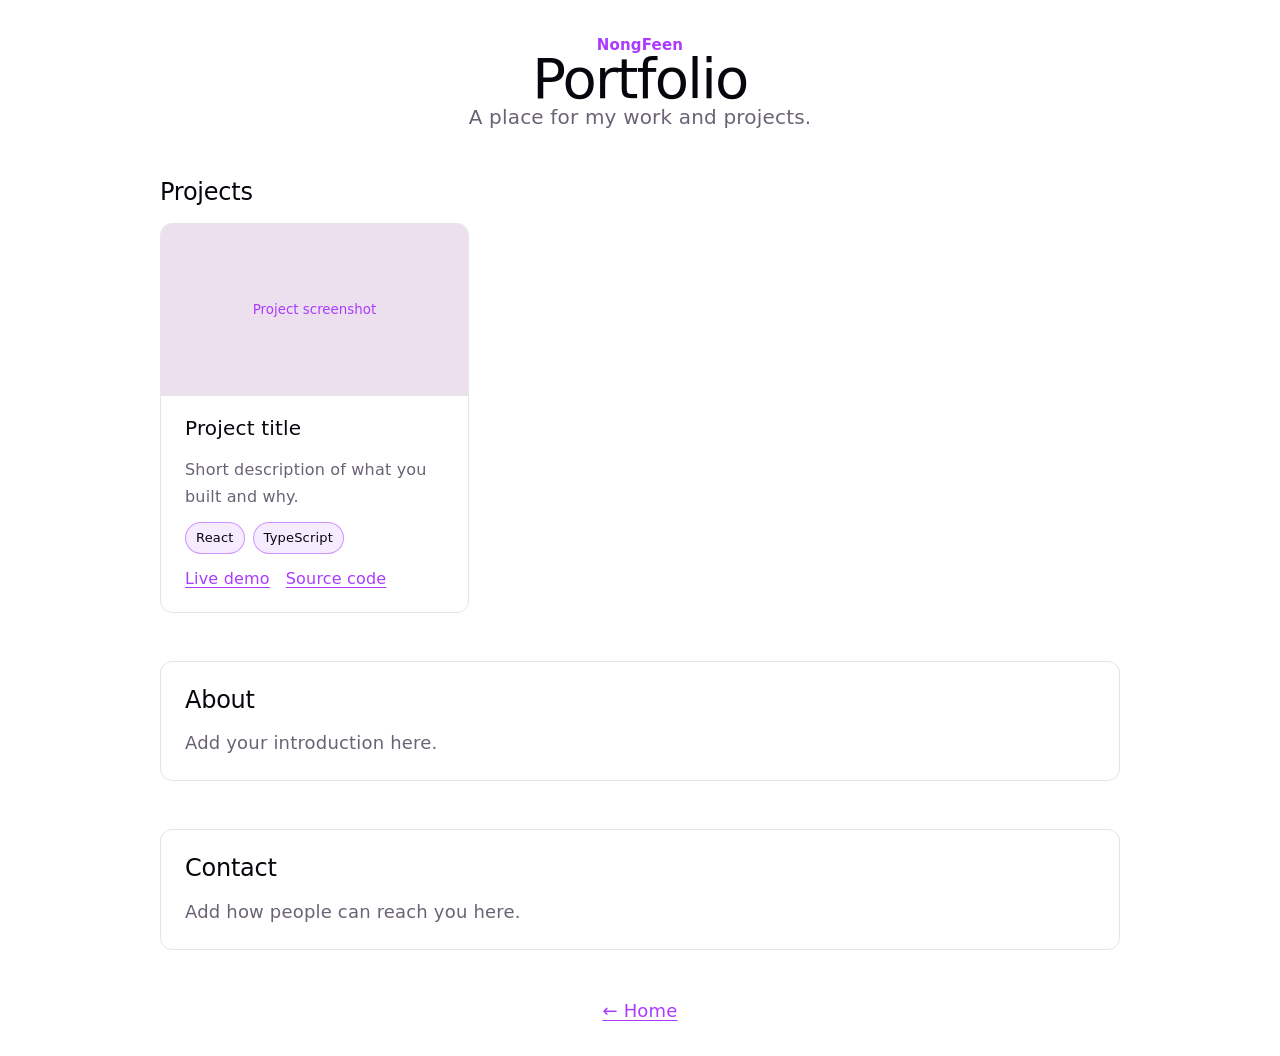
==== portfolio/index.html @ cdb34405 "deploy: Portfolio 564a84cd35137431d84588ee0e977e584b9d228c NongFeen/simplePortsite@564a84cd35137431d" ====
<!doctype html>
<html lang="en">
  <head>
    <meta charset="UTF-8" />
    <meta name="viewport" content="width=device-width, initial-scale=1.0" />
    <meta name="theme-color" content="#16171d" />
    <meta name="description" content="NongFeen's portfolio and projects." />
    <title>Portfolio | NongFeen</title>
    <link rel="stylesheet" href="styles.css" />
  </head>
  <body>
    <main class="portfolio">
      <header class="intro">
        <p class="eyebrow">NongFeen</p>
        <h1>Portfolio</h1>
        <p class="intro-copy">A place for my work and projects.</p>
      </header>

      <section aria-labelledby="projects-heading">
        <h2 id="projects-heading">Projects</h2>
        <div class="projects">
          <!--
            To add a project, copy one <article class="project"> block below.
            - Put screenshots in the images/ folder and point src at them.
            - Delete the <img> line if the project has no picture.
            - Delete any link you don't need.
          -->
          <article class="project">
            <img class="project-image" src="images/example.svg" alt="Screenshot of Project title" loading="lazy" />
            <div class="project-body">
              <h3>Project title</h3>
              <p class="project-description">Short description of what you built and why.</p>
              <ul class="tags">
                <li>React</li>
                <li>TypeScript</li>
              </ul>
              <div class="project-links">
                <a href="#">Live demo</a>
                <a href="#">Source code</a>
              </div>
            </div>
          </article>
        </div>
      </section>

      <section class="section" aria-labelledby="about-heading">
        <h2 id="about-heading">About</h2>
        <p>Add your introduction here.</p>
      </section>

      <section class="section" aria-labelledby="contact-heading">
        <h2 id="contact-heading">Contact</h2>
        <p>Add how people can reach you here.</p>
      </section>

      <footer>
        <a href="/">&larr; Home</a>
      </footer>
    </main>
  </body>
</html>
---- portfolio/styles.css ----
/* Theme tokens match the Division 2 Blood Moon Timer. */
:root {
  --text: #6b6375;
  --text-h: #08060d;
  --bg: #fff;
  --border: #e5e4e7;
  --code-bg: #f4f3ec;
  --accent: #aa3bff;
  --accent-bg: #aa3bff1a;
  --accent-border: #aa3bff80;
  --social-bg: #f4f3ec80;
  --shadow: #0000001a 0 10px 15px -3px, #0000000d 0 4px 6px -2px;
  --sans: system-ui, "Segoe UI", Roboto, sans-serif;
  --heading: system-ui, "Segoe UI", Roboto, sans-serif;
  --mono: ui-monospace, Consolas, monospace;

  font: 18px/145% var(--sans);
  letter-spacing: 0.18px;
  color-scheme: light dark;
  color: var(--text);
  background: var(--bg);
  font-synthesis: none;
  text-rendering: optimizeLegibility;
  -webkit-font-smoothing: antialiased;
  -moz-osx-font-smoothing: grayscale;
}

@media (max-width: 1024px) {
  :root {
    font-size: 16px;
  }
}

@media (prefers-color-scheme: dark) {
  :root {
    --text: #9ca3af;
    --text-h: #f3f4f6;
    --bg: #16171d;
    --border: #2e303a;
    --code-bg: #1f2028;
    --accent: #c084fc;
    --accent-bg: #c084fc26;
    --accent-border: #c084fc80;
    --social-bg: #2f303a80;
    --shadow: #0006 0 10px 15px -3px, #00000040 0 4px 6px -2px;
  }
}

* {
  box-sizing: border-box;
}

body {
  margin: 0;
}

h1,
h2,
h3 {
  font-family: var(--heading);
  color: var(--text-h);
  font-weight: 500;
}

h1 {
  margin: 32px 0;
  font-size: 56px;
  letter-spacing: -1.68px;
}

h2 {
  margin: 0 0 16px;
  font-size: 24px;
  letter-spacing: -0.24px;
  line-height: 118%;
}

h3 {
  margin: 0 0 4px;
  font-size: 20px;
  line-height: 125%;
}

p {
  margin: 0;
}

code {
  font-family: var(--mono);
  color: var(--text-h);
  background: var(--code-bg);
  border-radius: 4px;
  padding: 4px 8px;
  font-size: 15px;
  line-height: 135%;
}

a {
  color: var(--accent);
  text-underline-offset: 3px;
}

a:focus-visible {
  outline: 2px solid var(--accent);
  outline-offset: 4px;
  border-radius: 2px;
}

/* Layout */

.portfolio {
  width: min(100% - 40px, 960px);
  min-height: 100svh;
  margin: 0 auto;
  padding: 32px 0;
  display: flex;
  flex-direction: column;
  gap: 48px;
}

.intro {
  text-align: center;
}

.intro h1 {
  margin: 8px 0 12px;
}

.eyebrow {
  color: var(--accent);
  font-size: 15px;
  font-weight: 600;
}

.intro-copy {
  font-size: 20px;
}

/* Project cards */

.projects {
  display: grid;
  grid-template-columns: repeat(auto-fill, minmax(280px, 1fr));
  gap: 16px;
}

.project {
  display: flex;
  flex-direction: column;
  overflow: hidden;
  border: 1px solid var(--border);
  border-radius: 12px;
  background: var(--bg);
  transition: border-color 0.2s, box-shadow 0.2s, transform 0.2s;
}

.project:hover,
.project:focus-within {
  border-color: var(--accent-border);
  box-shadow: var(--shadow);
  transform: translateY(-2px);
}

.project-image {
  display: block;
  width: 100%;
  aspect-ratio: 16 / 9;
  object-fit: cover;
  background: var(--code-bg);
  border-bottom: 1px solid var(--border);
}

.project-body {
  flex-grow: 1;
  display: flex;
  flex-direction: column;
  gap: 12px;
  padding: 20px 24px;
}

.project-description {
  font-size: 16px;
}

.tags {
  display: flex;
  flex-wrap: wrap;
  gap: 8px;
  margin: 0;
  padding: 0;
  list-style: none;
}

.tags li {
  padding: 2px 10px;
  border: 1px solid var(--accent-border);
  border-radius: 999px;
  background: var(--accent-bg);
  color: var(--text-h);
  font-size: 13px;
}

.project-links {
  display: flex;
  flex-wrap: wrap;
  gap: 16px;
  margin-top: auto;
  font-size: 16px;
}

/* Plain bordered section (About, Contact) */

.section {
  padding: 24px;
  border: 1px solid var(--border);
  border-radius: 12px;
}

footer {
  text-align: center;
}

@media (max-width: 1024px) {
  h1 {
    margin: 20px 0;
    font-size: 36px;
  }

  h2 {
    font-size: 20px;
  }
}

@media (max-width: 640px) {
  .portfolio {
    width: calc(100% - 32px);
    gap: 32px;
  }

  .intro-copy {
    font-size: 18px;
  }

  .projects {
    grid-template-columns: 1fr;
  }

  .project-body,
  .section {
    padding: 20px;
  }
}
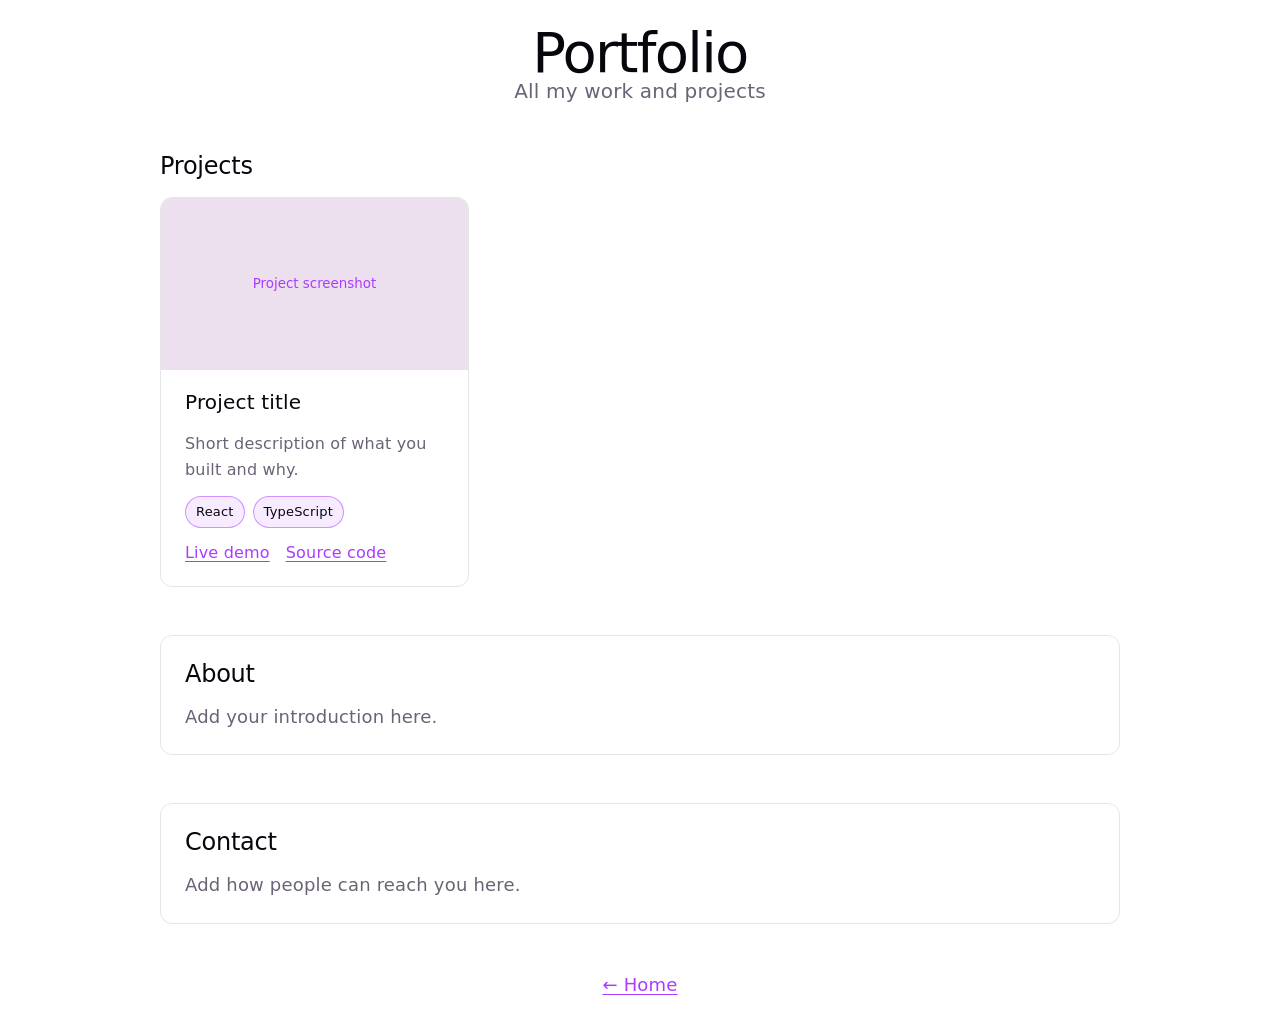
==== commit 0dd88af5: "deploy: Portfolio 8f2ea3f1e6640d6ec4667a9b093c4b516aede976 NongFeen/simplePortsite@8f2ea3f1e6640d6ec" ====
--- a/portfolio/index.html
+++ b/portfolio/index.html
@@ -11,9 +11,8 @@
   <body>
     <main class="portfolio">
       <header class="intro">
-        <p class="eyebrow">NongFeen</p>
         <h1>Portfolio</h1>
-        <p class="intro-copy">A place for my work and projects.</p>
+        <p class="intro-copy">All my work and projects</p>
       </header>
 
       <section aria-labelledby="projects-heading">
@@ -26,10 +25,17 @@
             - Delete any link you don't need.
           -->
           <article class="project">
-            <img class="project-image" src="images/example.svg" alt="Screenshot of Project title" loading="lazy" />
+            <img
+              class="project-image"
+              src="images/example.svg"
+              alt="Screenshot of Project title"
+              loading="lazy"
+            />
             <div class="project-body">
               <h3>Project title</h3>
-              <p class="project-description">Short description of what you built and why.</p>
+              <p class="project-description">
+                Short description of what you built and why.
+              </p>
               <ul class="tags">
                 <li>React</li>
                 <li>TypeScript</li>
--- a/portfolio/styles.css
+++ b/portfolio/styles.css
@@ -33,7 +33,7 @@
 
 @media (prefers-color-scheme: dark) {
   :root {
-    --text: #9ca3af;
+    --text: #ededee;
     --text-h: #f3f4f6;
     --bg: #16171d;
     --border: #2e303a;
@@ -151,7 +151,10 @@
   border: 1px solid var(--border);
   border-radius: 12px;
   background: var(--bg);
-  transition: border-color 0.2s, box-shadow 0.2s, transform 0.2s;
+  transition:
+    border-color 0.2s,
+    box-shadow 0.2s,
+    transform 0.2s;
 }
 
 .project:hover,
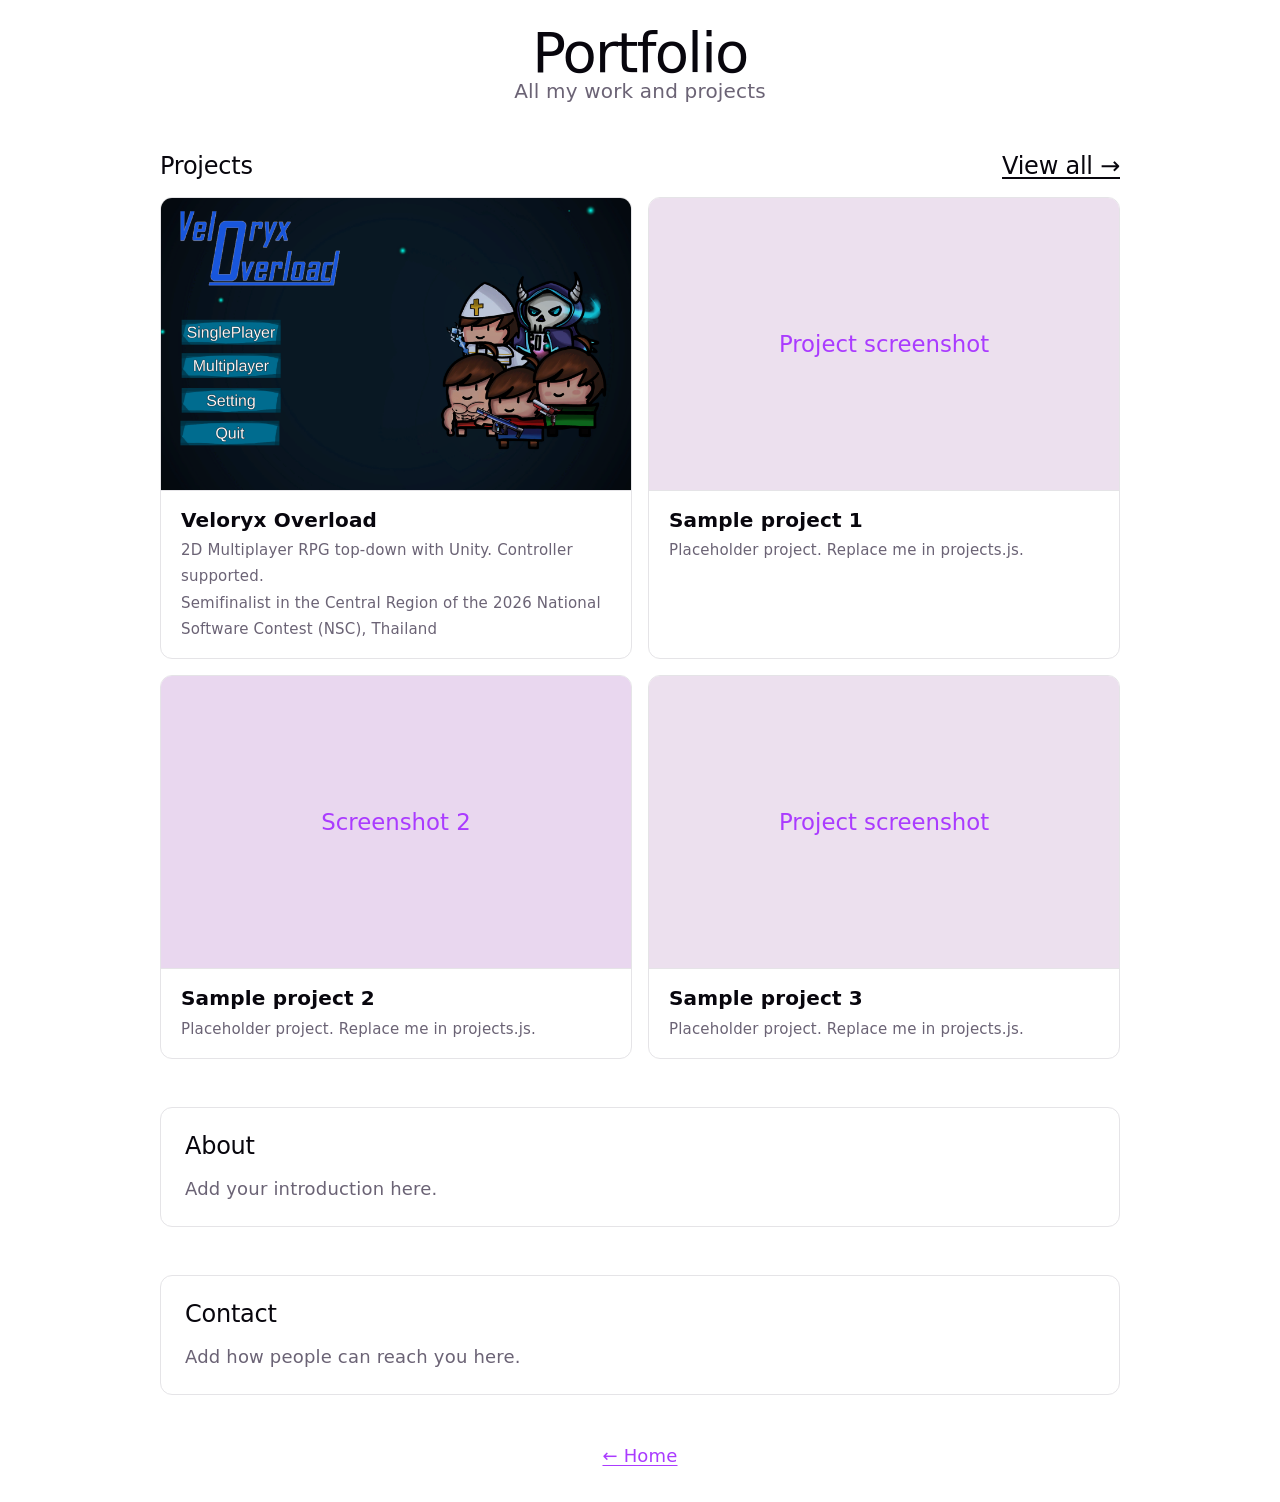
==== commit 79301147: "deploy: Portfolio 64e2d140c9ade1b1d9b2e504f72a3e2336c865e2 NongFeen/simplePortsite@64e2d140c9ade1b1d" ====
--- a/portfolio/index.html
+++ b/portfolio/index.html
@@ -5,8 +5,9 @@
     <meta name="viewport" content="width=device-width, initial-scale=1.0" />
     <meta name="theme-color" content="#16171d" />
     <meta name="description" content="NongFeen's portfolio and projects." />
-    <title>Portfolio | NongFeen</title>
+    <title>Portfolio | Teachin Pongmanee</title>
     <link rel="stylesheet" href="styles.css" />
+    <script src="projects.js" defer></script>
   </head>
   <body>
     <main class="portfolio">
@@ -16,37 +17,12 @@
       </header>
 
       <section aria-labelledby="projects-heading">
-        <h2 id="projects-heading">Projects</h2>
-        <div class="projects">
-          <!--
-            To add a project, copy one <article class="project"> block below.
-            - Put screenshots in the images/ folder and point src at them.
-            - Delete the <img> line if the project has no picture.
-            - Delete any link you don't need.
-          -->
-          <article class="project">
-            <img
-              class="project-image"
-              src="images/example.svg"
-              alt="Screenshot of Project title"
-              loading="lazy"
-            />
-            <div class="project-body">
-              <h3>Project title</h3>
-              <p class="project-description">
-                Short description of what you built and why.
-              </p>
-              <ul class="tags">
-                <li>React</li>
-                <li>TypeScript</li>
-              </ul>
-              <div class="project-links">
-                <a href="#">Live demo</a>
-                <a href="#">Source code</a>
-              </div>
-            </div>
-          </article>
+        <div class="section-heading">
+          <h2 id="projects-heading">Projects</h2>
+          <a class="view-all" href="projects/">View all &rarr;</a>
         </div>
+        <!-- Tiles come from projects.js (the ones marked featured: true). -->
+        <div class="project-grid" data-projects="featured" data-root=""></div>
       </section>
 
       <section class="section" aria-labelledby="about-heading">
--- a/portfolio/styles.css
+++ b/portfolio/styles.css
@@ -136,53 +136,348 @@
   font-size: 20px;
 }
 
-/* Project cards */
-
-.projects {
+/* "Projects" heading with the View all button on its right */
+
+.section-heading {
+  display: flex;
+  align-items: baseline;
+  justify-content: space-between;
+  gap: 16px;
+  margin-bottom: 16px;
+}
+
+.section-heading h2 {
+  margin: 0;
+}
+
+/* Same font as the h2 next to it, but regular weight and underlined */
+.view-all {
+  flex-shrink: 0;
+  font-family: var(--heading);
+  font-size: 24px;
+  font-weight: 400;
+  letter-spacing: -0.24px;
+  color: var(--text-h);
+  text-decoration: underline;
+  transition: color 0.2s;
+}
+
+.view-all:hover {
+  color: var(--accent);
+}
+
+/* Project grid: 2 columns of clickable image tiles */
+
+.project-grid {
   display: grid;
-  grid-template-columns: repeat(auto-fill, minmax(280px, 1fr));
+  grid-template-columns: repeat(2, minmax(0, 1fr));
   gap: 16px;
 }
 
-.project {
+.project-tile {
   display: flex;
   flex-direction: column;
   overflow: hidden;
   border: 1px solid var(--border);
   border-radius: 12px;
   background: var(--bg);
+  color: var(--text);
+  text-decoration: none;
   transition:
     border-color 0.2s,
     box-shadow 0.2s,
     transform 0.2s;
 }
 
-.project:hover,
-.project:focus-within {
+.project-tile:hover,
+.project-tile:focus-visible {
   border-color: var(--accent-border);
   box-shadow: var(--shadow);
   transform: translateY(-2px);
 }
 
-.project-image {
+.project-tile img {
   display: block;
   width: 100%;
-  aspect-ratio: 16 / 9;
+  aspect-ratio: 16 / 10;
   object-fit: cover;
   background: var(--code-bg);
   border-bottom: 1px solid var(--border);
 }
 
-.project-body {
-  flex-grow: 1;
+.tile-body {
   display: flex;
   flex-direction: column;
-  gap: 12px;
-  padding: 20px 24px;
-}
-
-.project-description {
-  font-size: 16px;
+  gap: 4px;
+  padding: 16px 20px;
+}
+
+.tile-title {
+  color: var(--text-h);
+  font-size: 20px;
+  font-weight: 600;
+}
+
+.tile-summary {
+  font-size: 15px;
+  /* Lets \n in a project's summary start a new line */
+  white-space: pre-line;
+}
+
+/* Project page */
+
+.project-page {
+  gap: 24px;
+}
+
+.project-media {
+  overflow: hidden;
+  border: 1px solid var(--border);
+  border-radius: 12px;
+}
+
+/* Screenshot gallery: swipe/scroll sideways; arrows, caption and
+   thumbnails are added by gallery.js */
+
+.gallery-frame {
+  position: relative;
+}
+
+.gallery {
+  display: flex;
+  overflow-x: auto;
+  scroll-snap-type: x mandatory;
+  scrollbar-width: none;
+  background: var(--code-bg);
+}
+
+.gallery::-webkit-scrollbar {
+  display: none;
+}
+
+.gallery img {
+  flex: 0 0 100%;
+  display: block;
+  width: 100%;
+  aspect-ratio: 16 / 10;
+  object-fit: contain;
+  scroll-snap-align: start;
+  cursor: zoom-in;
+}
+
+.gallery-thumbs {
+  position: relative;
+  display: flex;
+  gap: 6px;
+  padding: 8px;
+  overflow-x: auto;
+  scrollbar-width: thin;
+  border-top: 1px solid var(--border);
+}
+
+.gallery-thumb {
+  flex: 0 0 80px;
+  padding: 0;
+  overflow: hidden;
+  border: 2px solid transparent;
+  border-radius: 6px;
+  background: var(--code-bg);
+  cursor: pointer;
+  opacity: 0.55;
+  transition: opacity 0.2s, border-color 0.2s;
+}
+
+.gallery-thumb:hover {
+  opacity: 0.85;
+}
+
+.gallery-thumb.active {
+  border-color: var(--accent);
+  opacity: 1;
+}
+
+.gallery-thumb:focus-visible {
+  outline: 2px solid var(--accent);
+  outline-offset: 2px;
+}
+
+.gallery-thumb img {
+  display: block;
+  width: 100%;
+  aspect-ratio: 16 / 10;
+  object-fit: cover;
+}
+
+.gallery-button {
+  position: absolute;
+  top: 50%;
+  translate: 0 -50%;
+  width: 36px;
+  height: 36px;
+  padding: 0;
+  border: 1px solid var(--border);
+  border-radius: 50%;
+  background: var(--bg);
+  color: var(--text-h);
+  font: inherit;
+  font-size: 22px;
+  line-height: 1;
+  cursor: pointer;
+  opacity: 0.85;
+  transition: opacity 0.2s, box-shadow 0.2s;
+}
+
+.gallery-button:hover {
+  opacity: 1;
+  box-shadow: var(--shadow);
+}
+
+.gallery-button:disabled {
+  opacity: 0;
+  pointer-events: none;
+}
+
+.gallery-button.prev {
+  left: 8px;
+}
+
+.gallery-button.next {
+  right: 8px;
+}
+
+.gallery-counter {
+  position: absolute;
+  right: 8px;
+  bottom: 8px;
+  padding: 2px 10px;
+  border-radius: 999px;
+  background: var(--bg);
+  color: var(--text-h);
+  font-size: 13px;
+  opacity: 0.85;
+}
+
+/* Full-size screenshot viewer */
+
+.viewer {
+  max-width: none;
+  max-height: none;
+  padding: 0;
+  border: none;
+  background: transparent;
+  outline: none;
+  cursor: zoom-out;
+}
+
+.viewer::backdrop {
+  background: #000c;
+}
+
+.viewer img {
+  display: block;
+  width: 95vw;
+  height: 90vh;
+  object-fit: contain;
+}
+
+.project-header {
+  display: flex;
+  flex-wrap: wrap;
+  align-items: baseline;
+  justify-content: space-between;
+  gap: 8px 24px;
+}
+
+.project-header h1 {
+  margin: 0;
+}
+
+/* Project write-up: intro, then feature blocks (heading, text, image) */
+
+.project-about {
+  display: flex;
+  flex-direction: column;
+  gap: 40px;
+}
+
+.about-intro,
+.feature {
+  display: flex;
+  flex-direction: column;
+  gap: 8px;
+}
+
+.about-intro h2,
+.feature h3 {
+  margin: 0;
+}
+
+.stat {
+  color: var(--accent);
+  font-weight: 600;
+}
+
+.feature-figure {
+  margin: 8px 0 0;
+  overflow: hidden;
+  border: 1px solid var(--border);
+  border-radius: 12px;
+}
+
+.feature-figure img {
+  display: block;
+  width: 100%;
+  height: auto;
+  cursor: zoom-in;
+}
+
+/* Small images: keep their own size instead of stretching */
+.feature-figure.fit {
+  align-self: flex-start;
+  max-width: 100%;
+}
+
+.feature-figure.fit img {
+  width: auto;
+  max-width: 100%;
+}
+
+/* Row of separate transparent images with a label under each */
+.relic-row {
+  display: flex;
+  flex-wrap: wrap;
+  justify-content: center;
+  gap: 16px 32px;
+  margin-top: 8px;
+}
+
+.relic {
+  margin: 0;
+  text-align: center;
+}
+
+.relic img {
+  display: block;
+  width: 120px;
+  height: 120px;
+  object-fit: contain;
+  cursor: zoom-in;
+}
+
+.relic figcaption {
+  margin-top: 4px;
+  color: var(--text-h);
+  font-size: 15px;
+  font-weight: 600;
+}
+
+/* Tags on the left, GitHub link on the right */
+.project-meta {
+  display: flex;
+  flex-wrap: wrap;
+  align-items: center;
+  justify-content: space-between;
+  gap: 8px 24px;
 }
 
 .tags {
@@ -207,7 +502,6 @@
   display: flex;
   flex-wrap: wrap;
   gap: 16px;
-  margin-top: auto;
   font-size: 16px;
 }
 
@@ -229,7 +523,8 @@
     font-size: 36px;
   }
 
-  h2 {
+  h2,
+  .view-all {
     font-size: 20px;
   }
 }
@@ -244,12 +539,30 @@
     font-size: 18px;
   }
 
-  .projects {
-    grid-template-columns: 1fr;
-  }
-
-  .project-body,
   .section {
     padding: 20px;
   }
-}
+
+  .tile-body {
+    padding: 12px 14px;
+  }
+
+  .tile-title {
+    font-size: 17px;
+  }
+
+  .tile-summary {
+    font-size: 14px;
+  }
+
+  .gallery-thumb {
+    flex-basis: 72px;
+  }
+}
+
+/* Very small phones: one tile per row */
+@media (max-width: 340px) {
+  .project-grid {
+    grid-template-columns: minmax(0, 1fr);
+  }
+}
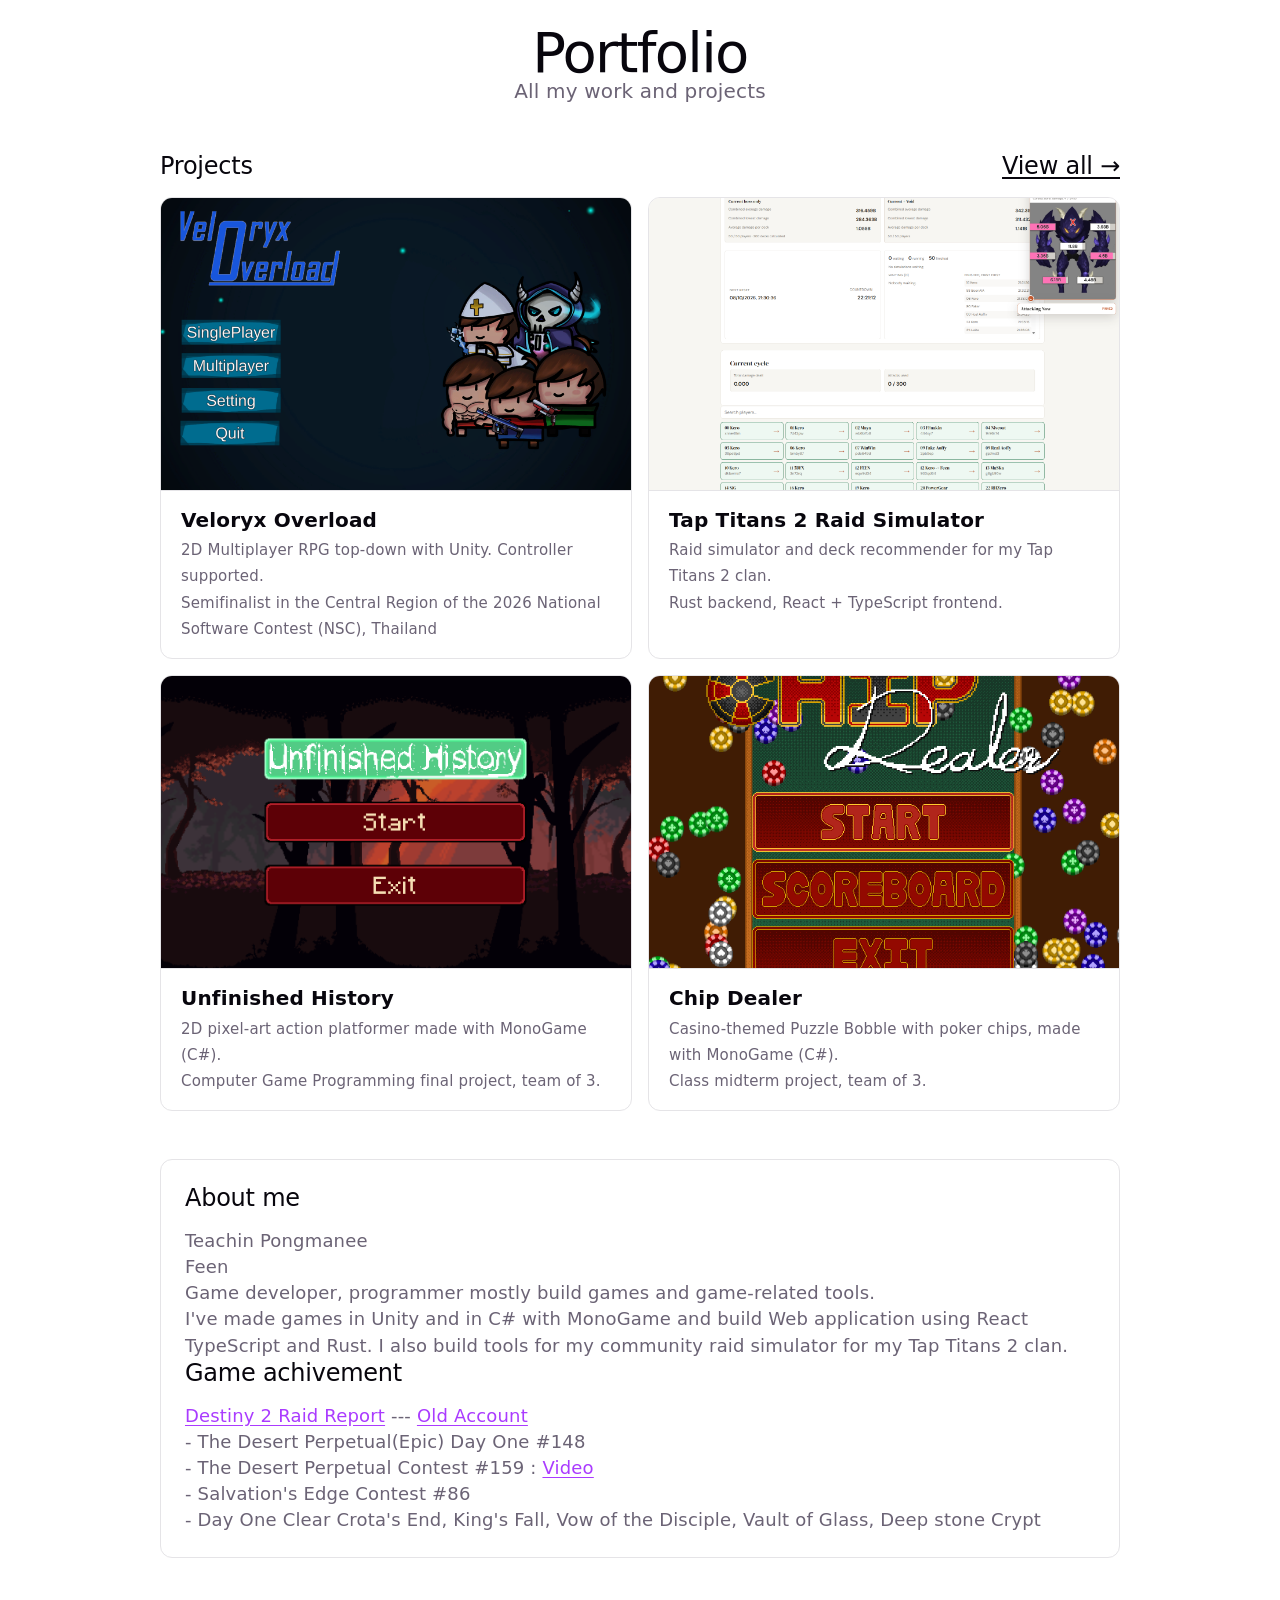
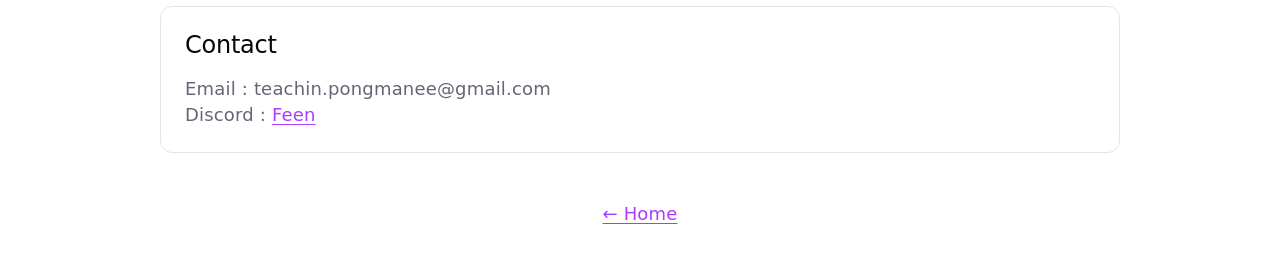
==== commit b22b1fa4: "deploy: Portfolio f9c2958f9d8da6e89b451fb30a6529e38679f24a NongFeen/simplePortsite@f9c2958f9d8da6e89" ====
--- a/portfolio/index.html
+++ b/portfolio/index.html
@@ -26,13 +26,63 @@
       </section>
 
       <section class="section" aria-labelledby="about-heading">
-        <h2 id="about-heading">About</h2>
-        <p>Add your introduction here.</p>
+        <h2 id="about-heading">About me</h2>
+        <p>Teachin Pongmanee</p>
+        <p>Feen</p>
+        <p>
+          Game developer, programmer mostly build games and game-related tools.
+        </p>
+        <p>
+          I've made games in Unity and in C# with MonoGame and build Web
+          application using React TypeScript and Rust. I also build tools for my
+          community raid simulator for my Tap Titans 2 clan.
+        </p>
+        <p></p>
+        <h2>Game achivement</h2>
+        <a
+          href="https://raidhub.io/profile/4611686018522440454"
+          target="_blank"
+          rel="noopener noreferrer"
+          >Destiny 2 Raid Report</a
+        >
+        ---
+        <a
+          href="https://raidhub.io/profile/4611686018488658551"
+          target="_blank"
+          rel="noopener noreferrer"
+        >
+          Old Account</a
+        >
+        <p>- The Desert Perpetual(Epic) Day One #148</p>
+        <p>
+          - The Desert Perpetual Contest #159 :
+          <a
+            href="https://youtu.be/0i_7IXLmhvc"
+            target="_blank"
+            rel="noopener noreferrer"
+          >
+            Video</a
+          >
+        </p>
+        <p>- Salvation's Edge Contest #86</p>
+        <p>
+          - Day One Clear Crota's End, King's Fall, Vow of the Disciple, Vault
+          of Glass, Deep stone Crypt
+        </p>
       </section>
 
       <section class="section" aria-labelledby="contact-heading">
         <h2 id="contact-heading">Contact</h2>
-        <p>Add how people can reach you here.</p>
+        <p>Email : teachin.pongmanee@gmail.com</p>
+        <p>
+          Discord :
+          <a
+            href="https://discord.com/users/340845829260574721"
+            target="_blank"
+            rel="noopener noreferrer"
+            >Feen</a
+          >
+        </p>
       </section>
 
       <footer>
--- a/portfolio/styles.css
+++ b/portfolio/styles.css
@@ -417,6 +417,19 @@
   font-weight: 600;
 }
 
+/* Bulleted list inside a feature block */
+.highlights {
+  display: flex;
+  flex-direction: column;
+  gap: 6px;
+  margin: 0;
+  padding-left: 20px;
+}
+
+.highlights li::marker {
+  color: var(--accent);
+}
+
 .feature-figure {
   margin: 8px 0 0;
   overflow: hidden;
@@ -471,6 +484,58 @@
   font-weight: 600;
 }
 
+/* Animated sprite sheets (driven by sprites.js) */
+
+.sprite-grid {
+  display: flex;
+  flex-wrap: wrap;
+  justify-content: center;
+  gap: 16px;
+  margin-top: 8px;
+}
+
+.sprite-card {
+  margin: 0;
+  display: flex;
+  flex-direction: column;
+  align-items: center;
+  gap: 6px;
+}
+
+/* Box the character stands in, so every card lines up on the same floor */
+.sprite-stage {
+  display: flex;
+  align-items: flex-end;
+  justify-content: center;
+  min-width: 140px;
+  min-height: 140px;
+  padding: 8px;
+  border: 1px solid var(--border);
+  border-radius: 12px;
+  background: var(--code-bg);
+}
+
+/* Size comes from the frame size; sprites.js moves the background frame by frame */
+.sprite {
+  width: calc(var(--fw) * var(--scale) * 1px);
+  height: calc(var(--fh) * var(--scale) * 1px);
+  background-repeat: no-repeat;
+  background-size: calc(var(--sheet-w) * var(--scale) * 1px) auto;
+  background-position: 0 0;
+  image-rendering: pixelated;
+}
+
+.sprite-card figcaption {
+  color: var(--text-h);
+  font-size: 15px;
+  font-weight: 600;
+}
+
+/* Small pixel-art images shown enlarged without blurring */
+.pixel-art {
+  image-rendering: pixelated;
+}
+
 /* Tags on the left, GitHub link on the right */
 .project-meta {
   display: flex;
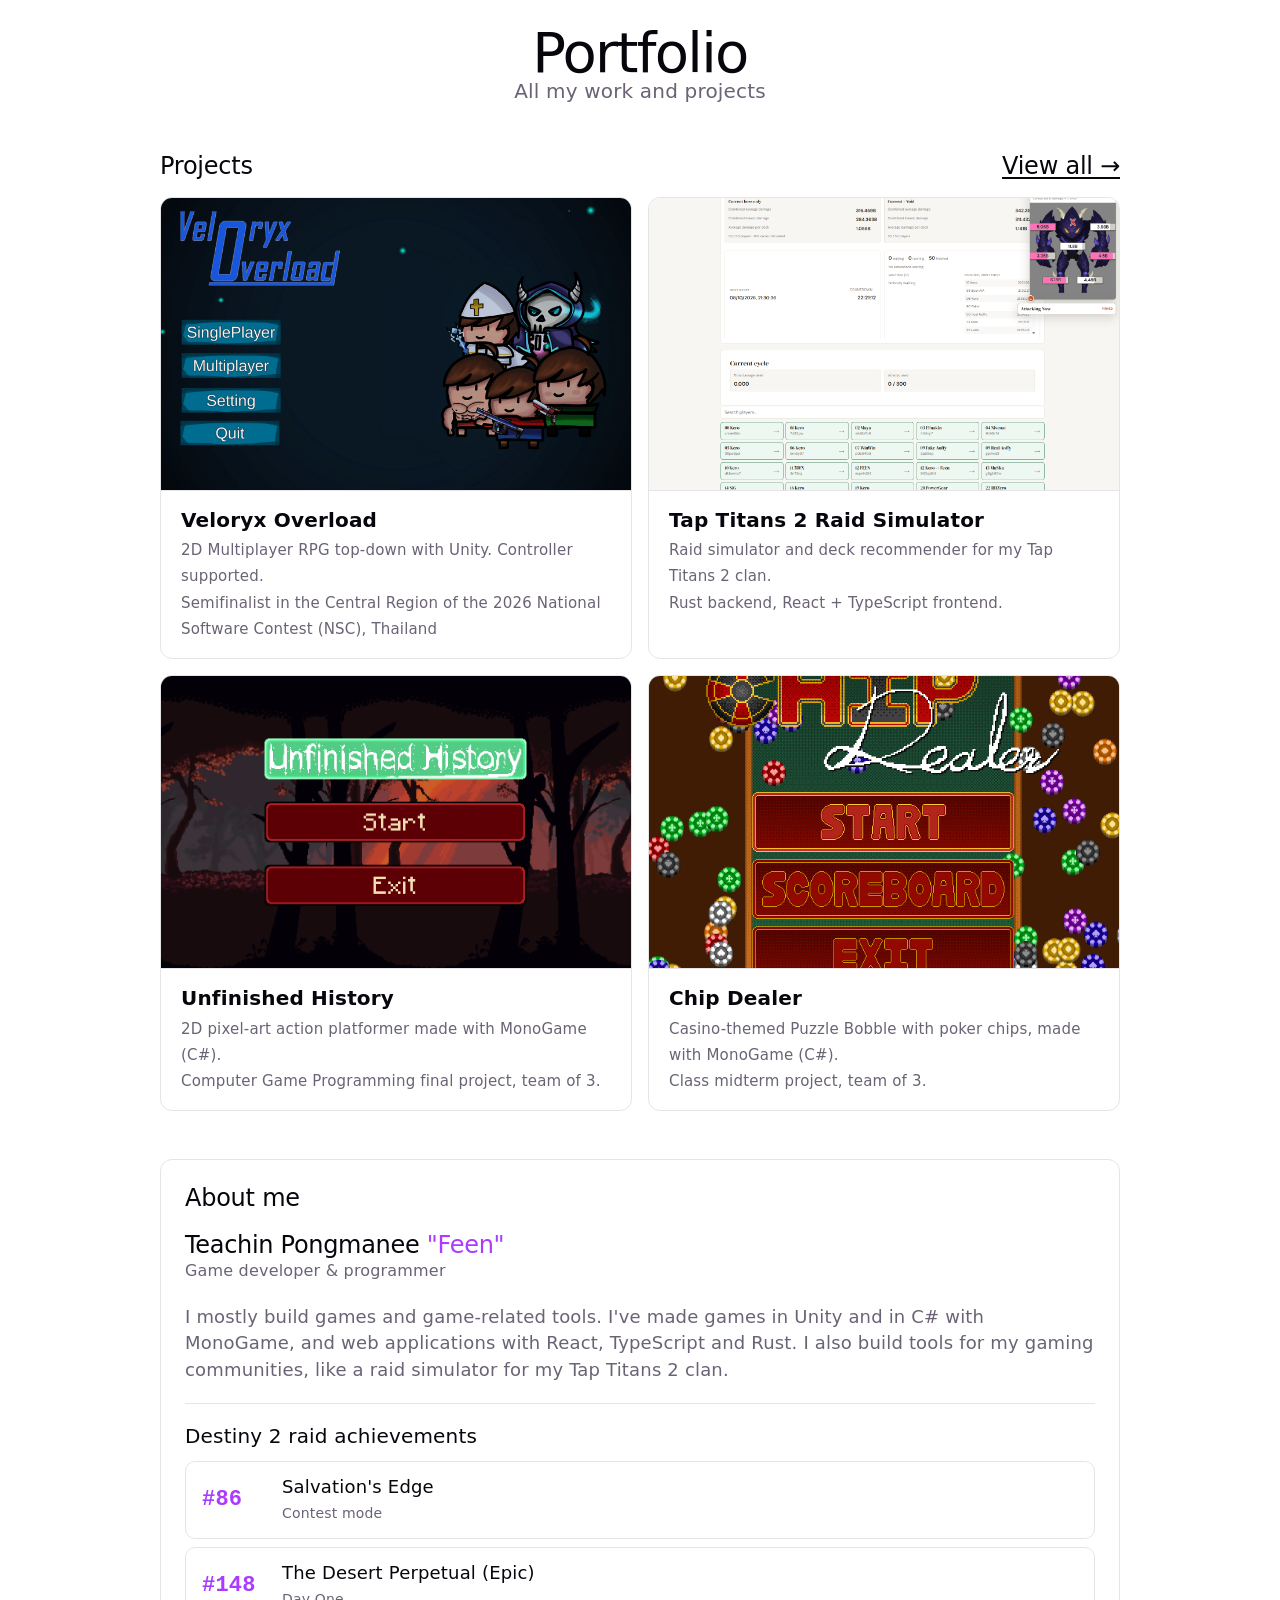
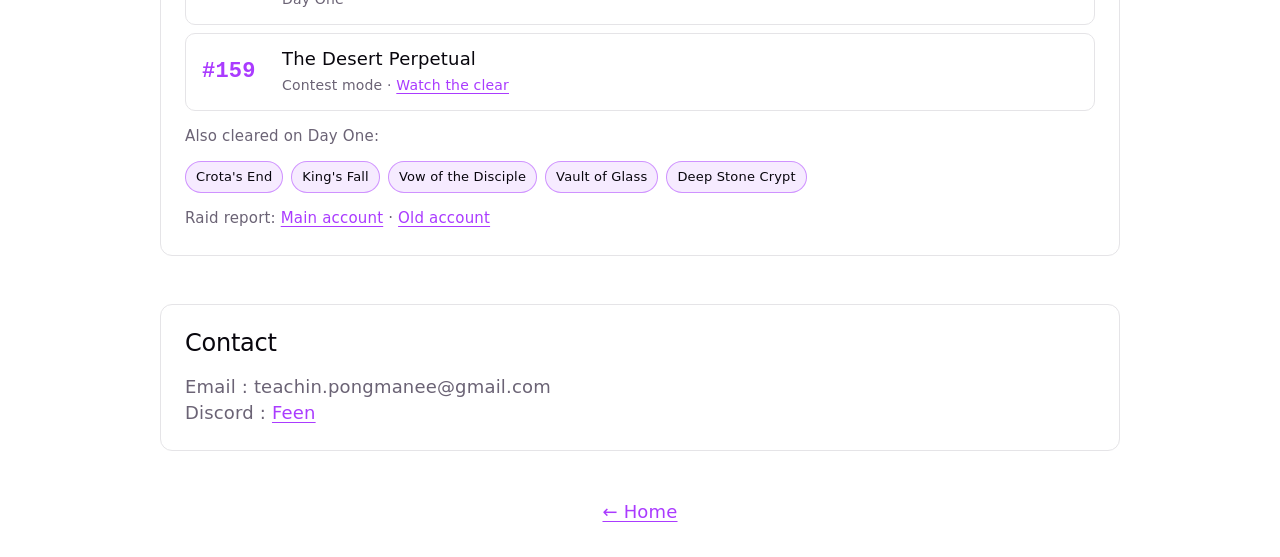
==== commit f00aa829: "deploy: Portfolio dd843803e64dabd83f53010988ac18da583b57cb NongFeen/simplePortsite@dd843803e64dabd83" ====
--- a/portfolio/index.html
+++ b/portfolio/index.html
@@ -25,50 +25,83 @@
         <div class="project-grid" data-projects="featured" data-root=""></div>
       </section>
 
-      <section class="section" aria-labelledby="about-heading">
+      <section class="section about" aria-labelledby="about-heading">
         <h2 id="about-heading">About me</h2>
-        <p>Teachin Pongmanee</p>
-        <p>Feen</p>
+
+        <div>
+          <p class="about-name">
+            Teachin Pongmanee <span class="nickname">"Feen"</span>
+          </p>
+          <p class="about-role">Game developer &amp; programmer</p>
+        </div>
+
         <p>
-          Game developer, programmer mostly build games and game-related tools.
+          I mostly build games and game-related tools. I've made games in Unity and
+          in C# with MonoGame, and web applications with React, TypeScript and Rust.
+          I also build tools for my gaming communities, like a raid simulator for my
+          Tap Titans 2 clan.
         </p>
-        <p>
-          I've made games in Unity and in C# with MonoGame and build Web
-          application using React TypeScript and Rust. I also build tools for my
-          community raid simulator for my Tap Titans 2 clan.
-        </p>
-        <p></p>
-        <h2>Game achivement</h2>
-        <a
-          href="https://raidhub.io/profile/4611686018522440454"
-          target="_blank"
-          rel="noopener noreferrer"
-          >Destiny 2 Raid Report</a
-        >
-        ---
-        <a
-          href="https://raidhub.io/profile/4611686018488658551"
-          target="_blank"
-          rel="noopener noreferrer"
-        >
-          Old Account</a
-        >
-        <p>- The Desert Perpetual(Epic) Day One #148</p>
-        <p>
-          - The Desert Perpetual Contest #159 :
-          <a
-            href="https://youtu.be/0i_7IXLmhvc"
-            target="_blank"
-            rel="noopener noreferrer"
-          >
-            Video</a
-          >
-        </p>
-        <p>- Salvation's Edge Contest #86</p>
-        <p>
-          - Day One Clear Crota's End, King's Fall, Vow of the Disciple, Vault
-          of Glass, Deep stone Crypt
-        </p>
+
+        <div class="about-block">
+          <h3>Destiny 2 raid achievements</h3>
+          <ul class="achievements">
+            <li>
+              <span class="rank">#86</span>
+              <span class="achievement-text">
+                Salvation's Edge
+                <small>Contest mode</small>
+              </span>
+            </li>
+            <li>
+              <span class="rank">#148</span>
+              <span class="achievement-text">
+                The Desert Perpetual (Epic)
+                <small>Day One</small>
+              </span>
+            </li>
+            <li>
+              <span class="rank">#159</span>
+              <span class="achievement-text">
+                The Desert Perpetual
+                <small
+                  >Contest mode &middot;
+                  <a
+                    href="https://youtu.be/0i_7IXLmhvc"
+                    target="_blank"
+                    rel="noopener noreferrer"
+                    >Watch the clear</a
+                  ></small
+                >
+              </span>
+            </li>
+          </ul>
+
+          <p class="about-subtle">Also cleared on Day One:</p>
+          <ul class="tags">
+            <li>Crota's End</li>
+            <li>King's Fall</li>
+            <li>Vow of the Disciple</li>
+            <li>Vault of Glass</li>
+            <li>Deep Stone Crypt</li>
+          </ul>
+
+          <p class="about-links">
+            Raid report:
+            <a
+              href="https://raidhub.io/profile/4611686018522440454"
+              target="_blank"
+              rel="noopener noreferrer"
+              >Main account</a
+            >
+            &middot;
+            <a
+              href="https://raidhub.io/profile/4611686018488658551"
+              target="_blank"
+              rel="noopener noreferrer"
+              >Old account</a
+            >
+          </p>
+        </div>
       </section>
 
       <section class="section" aria-labelledby="contact-heading">
--- a/portfolio/styles.css
+++ b/portfolio/styles.css
@@ -570,6 +570,87 @@
   font-size: 16px;
 }
 
+/* About me */
+
+.about {
+  display: flex;
+  flex-direction: column;
+  gap: 20px;
+}
+
+.about h2 {
+  margin: 0;
+}
+
+.about-name {
+  color: var(--text-h);
+  font-size: 24px;
+  font-weight: 500;
+  letter-spacing: -0.3px;
+}
+
+.nickname {
+  color: var(--accent);
+}
+
+.about-role {
+  font-size: 16px;
+}
+
+.about-block {
+  display: flex;
+  flex-direction: column;
+  gap: 12px;
+  padding-top: 20px;
+  border-top: 1px solid var(--border);
+}
+
+.about-block h3 {
+  margin: 0;
+}
+
+.achievements {
+  display: flex;
+  flex-direction: column;
+  gap: 8px;
+  margin: 0;
+  padding: 0;
+  list-style: none;
+}
+
+.achievements li {
+  display: flex;
+  align-items: center;
+  gap: 16px;
+  padding: 12px 16px;
+  border: 1px solid var(--border);
+  border-radius: 10px;
+}
+
+.rank {
+  min-width: 64px;
+  color: var(--accent);
+  font-family: var(--mono);
+  font-size: 22px;
+  font-weight: 600;
+}
+
+.achievement-text {
+  display: flex;
+  flex-direction: column;
+  color: var(--text-h);
+}
+
+.achievement-text small {
+  color: var(--text);
+  font-size: 14px;
+}
+
+.about-subtle,
+.about-links {
+  font-size: 15px;
+}
+
 /* Plain bordered section (About, Contact) */
 
 .section {
